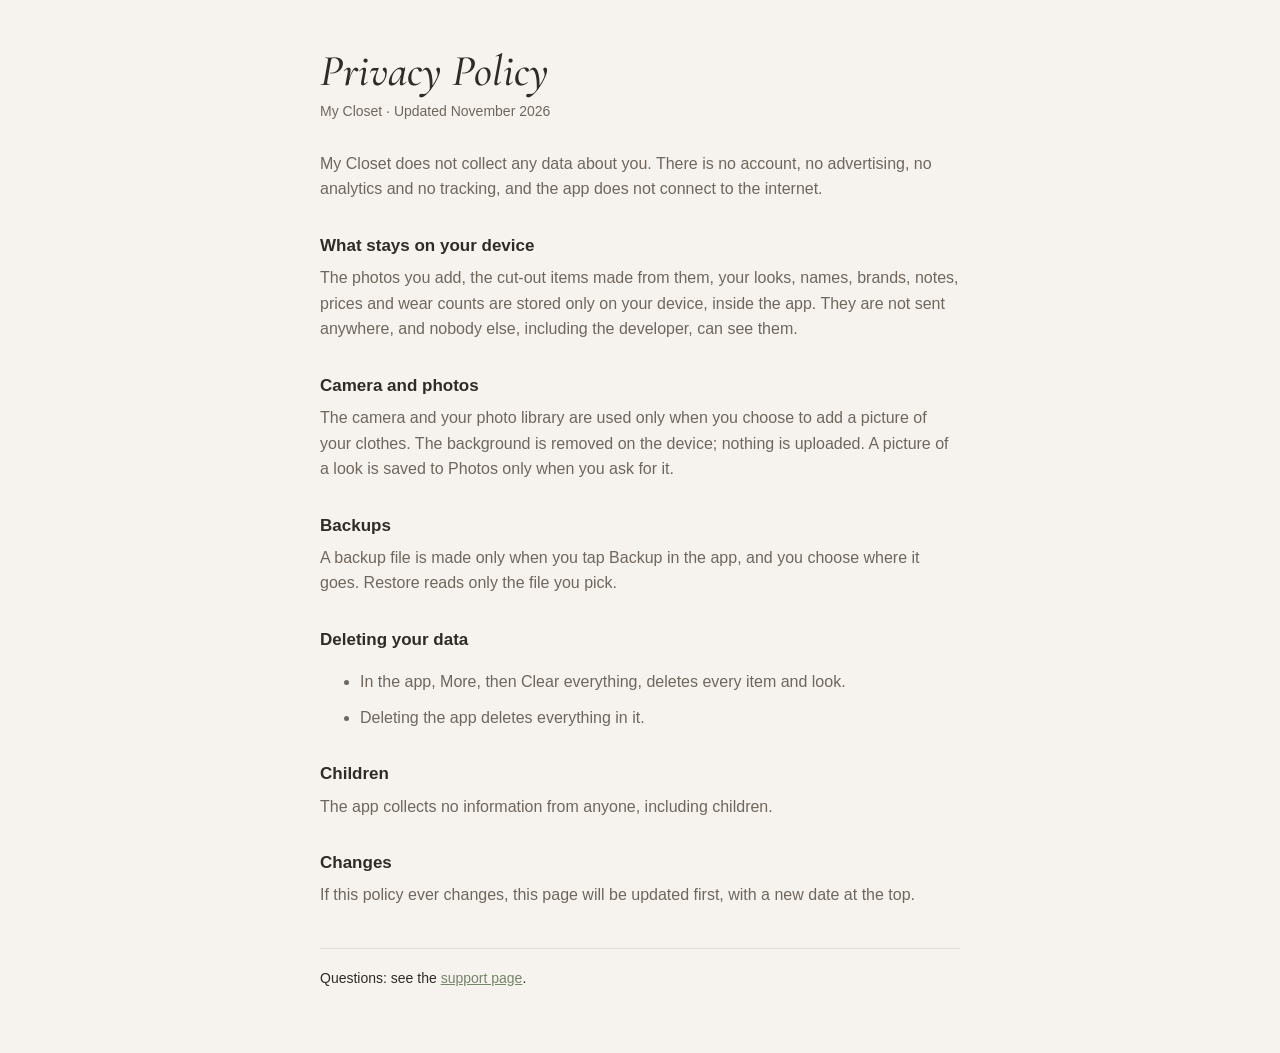
==== privacy.html @ 6c33883b "Release polish: looks follow light and dark, whole previews, Thrifted, privacy - Looks: boards follo" ====
<!doctype html>
<html lang="en">
<head>
<meta charset="utf-8" />
<meta name="viewport" content="width=device-width, initial-scale=1" />
<title>My Closet · Privacy Policy</title>
<meta name="description" content="My Closet collects no data. Everything you add stays on your device." />
<style>
  @font-face { font-family: 'Cormorant Garamond'; font-style: italic; font-weight: 500; font-display: swap; src: url(css/fonts/cormorant-garamond-latin-500-italic.woff2) format('woff2'); }
  :root { --bg: #f6f3ee; --ink: #2f2b27; --ink-2: #6f675e; --line: #e2ddd5; --accent: #74856a; color-scheme: light dark; }
  @media (prefers-color-scheme: dark) { :root { --bg: #1b1917; --ink: #f1ece4; --ink-2: #b9b0a4; --line: #34302b; --accent: #b7c7a8; } }
  html { background: var(--bg); }
  body { margin: 0 auto; max-width: 640px; padding: 48px 22px 64px; color: var(--ink); background: var(--bg); font: 16px/1.6 -apple-system, BlinkMacSystemFont, 'Segoe UI', Roboto, sans-serif; -webkit-font-smoothing: antialiased; }
  h1 { font: italic 500 44px/1.05 'Cormorant Garamond', Georgia, serif; margin: 0 0 6px; }
  h2 { font-size: 17px; margin: 30px 0 6px; }
  p, li { color: var(--ink-2); margin: 0 0 10px; }
  .when { font-size: 14px; margin-bottom: 28px; }
  a { color: var(--accent); }
  footer { margin-top: 40px; padding-top: 18px; border-top: 1px solid var(--line); font-size: 14px; }
</style>
</head>
<body>
  <h1>Privacy Policy</h1>
  <p class="when">My Closet · Updated November 2026</p>

  <p>My Closet does not collect any data about you. There is no account, no advertising, no analytics and no tracking, and the app does not connect to the internet.</p>

  <h2>What stays on your device</h2>
  <p>The photos you add, the cut-out items made from them, your looks, names, brands, notes, prices and wear counts are stored only on your device, inside the app. They are not sent anywhere, and nobody else, including the developer, can see them.</p>

  <h2>Camera and photos</h2>
  <p>The camera and your photo library are used only when you choose to add a picture of your clothes. The background is removed on the device; nothing is uploaded. A picture of a look is saved to Photos only when you ask for it.</p>

  <h2>Backups</h2>
  <p>A backup file is made only when you tap Backup in the app, and you choose where it goes. Restore reads only the file you pick.</p>

  <h2>Deleting your data</h2>
  <ul>
    <li>In the app, More, then Clear everything, deletes every item and look.</li>
    <li>Deleting the app deletes everything in it.</li>
  </ul>

  <h2>Children</h2>
  <p>The app collects no information from anyone, including children.</p>

  <h2>Changes</h2>
  <p>If this policy ever changes, this page will be updated first, with a new date at the top.</p>

  <footer>Questions: see the <a href="support.html">support page</a>.</footer>
</body>
</html>
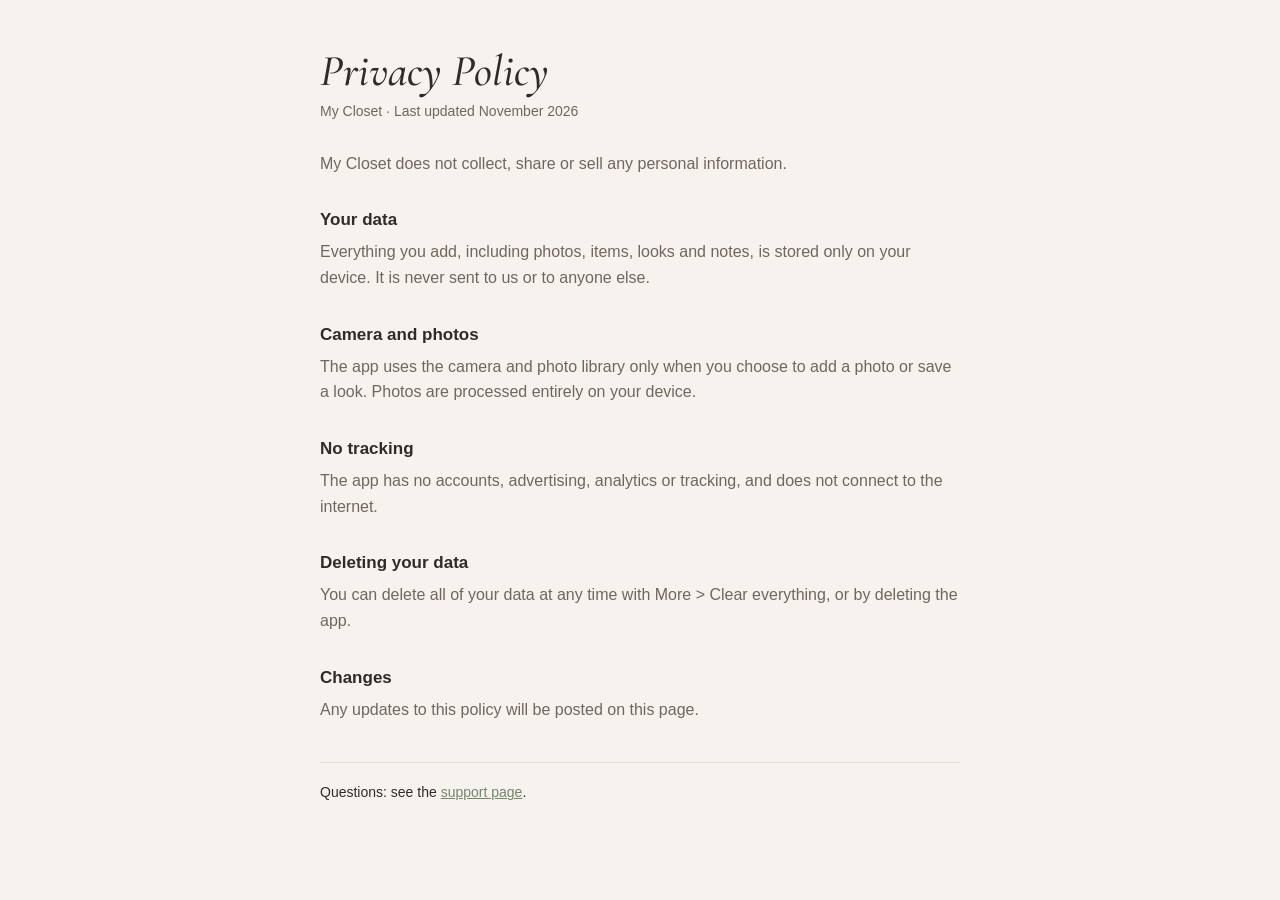
==== commit 26b42ab6: "Loading card for photos, a plainer privacy policy, no Reduce motion or version line - While picked p" ====
--- a/privacy.html
+++ b/privacy.html
@@ -4,7 +4,7 @@
 <meta charset="utf-8" />
 <meta name="viewport" content="width=device-width, initial-scale=1" />
 <title>My Closet · Privacy Policy</title>
-<meta name="description" content="My Closet collects no data. Everything you add stays on your device." />
+<meta name="description" content="My Closet does not collect, share or sell any personal information." />
 <style>
   @font-face { font-family: 'Cormorant Garamond'; font-style: italic; font-weight: 500; font-display: swap; src: url(css/fonts/cormorant-garamond-latin-500-italic.woff2) format('woff2'); }
   :root { --bg: #f6f3ee; --ink: #2f2b27; --ink-2: #6f675e; --line: #e2ddd5; --accent: #74856a; color-scheme: light dark; }
@@ -13,7 +13,7 @@
   body { margin: 0 auto; max-width: 640px; padding: 48px 22px 64px; color: var(--ink); background: var(--bg); font: 16px/1.6 -apple-system, BlinkMacSystemFont, 'Segoe UI', Roboto, sans-serif; -webkit-font-smoothing: antialiased; }
   h1 { font: italic 500 44px/1.05 'Cormorant Garamond', Georgia, serif; margin: 0 0 6px; }
   h2 { font-size: 17px; margin: 30px 0 6px; }
-  p, li { color: var(--ink-2); margin: 0 0 10px; }
+  p { color: var(--ink-2); margin: 0 0 10px; }
   .when { font-size: 14px; margin-bottom: 28px; }
   a { color: var(--accent); }
   footer { margin-top: 40px; padding-top: 18px; border-top: 1px solid var(--line); font-size: 14px; }
@@ -21,30 +21,24 @@
 </head>
 <body>
   <h1>Privacy Policy</h1>
-  <p class="when">My Closet · Updated November 2026</p>
+  <p class="when">My Closet · Last updated November 2026</p>
 
-  <p>My Closet does not collect any data about you. There is no account, no advertising, no analytics and no tracking, and the app does not connect to the internet.</p>
+  <p>My Closet does not collect, share or sell any personal information.</p>
 
-  <h2>What stays on your device</h2>
-  <p>The photos you add, the cut-out items made from them, your looks, names, brands, notes, prices and wear counts are stored only on your device, inside the app. They are not sent anywhere, and nobody else, including the developer, can see them.</p>
+  <h2>Your data</h2>
+  <p>Everything you add, including photos, items, looks and notes, is stored only on your device. It is never sent to us or to anyone else.</p>
 
   <h2>Camera and photos</h2>
-  <p>The camera and your photo library are used only when you choose to add a picture of your clothes. The background is removed on the device; nothing is uploaded. A picture of a look is saved to Photos only when you ask for it.</p>
+  <p>The app uses the camera and photo library only when you choose to add a photo or save a look. Photos are processed entirely on your device.</p>
 
-  <h2>Backups</h2>
-  <p>A backup file is made only when you tap Backup in the app, and you choose where it goes. Restore reads only the file you pick.</p>
+  <h2>No tracking</h2>
+  <p>The app has no accounts, advertising, analytics or tracking, and does not connect to the internet.</p>
 
   <h2>Deleting your data</h2>
-  <ul>
-    <li>In the app, More, then Clear everything, deletes every item and look.</li>
-    <li>Deleting the app deletes everything in it.</li>
-  </ul>
-
-  <h2>Children</h2>
-  <p>The app collects no information from anyone, including children.</p>
+  <p>You can delete all of your data at any time with More &gt; Clear everything, or by deleting the app.</p>
 
   <h2>Changes</h2>
-  <p>If this policy ever changes, this page will be updated first, with a new date at the top.</p>
+  <p>Any updates to this policy will be posted on this page.</p>
 
   <footer>Questions: see the <a href="support.html">support page</a>.</footer>
 </body>
